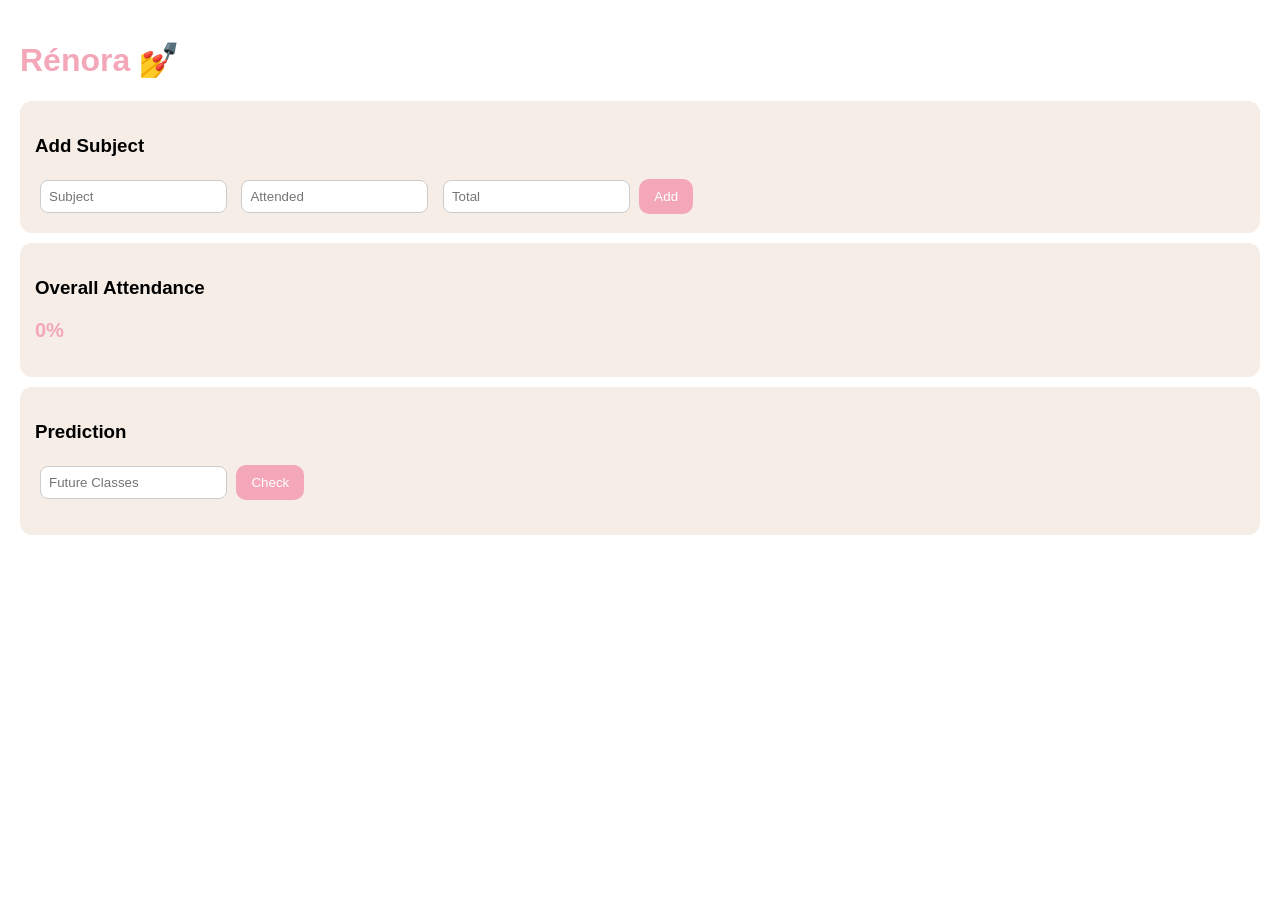
==== attendix.html @ 3f056a66 "Create attendix.html" ====
<!DOCTYPE html>
<html lang="en">
<head>
  <meta charset="UTF-8">
  <title>Rénora</title>
  <style>
    body {
      font-family: Arial, sans-serif;
      background: #ffffff;
      margin: 0;
      padding: 20px;
    }

    h1 {
      color: #F4A7B9;
    }

    .card {
      background: #F5EDE6;
      padding: 15px;
      margin: 10px 0;
      border-radius: 12px;
    }

    input {
      padding: 8px;
      margin: 5px;
      border-radius: 8px;
      border: 1px solid #ccc;
    }

    button {
      padding: 10px 15px;
      background: #F4A7B9;
      border: none;
      border-radius: 10px;
      color: white;
      cursor: pointer;
    }

    .percentage {
      font-size: 20px;
      font-weight: bold;
      color: #F4A7B9;
    }
  </style>
</head>

<body>

<h1>Rénora 💅</h1>

<div class="card">
  <h3>Add Subject</h3>
  <input type="text" id="subject" placeholder="Subject">
  <input type="number" id="attended" placeholder="Attended">
  <input type="number" id="total" placeholder="Total">
  <button onclick="addSubject()">Add</button>
</div>

<div id="subjects"></div>

<div class="card">
  <h3>Overall Attendance</h3>
  <p class="percentage" id="overall">0%</p>
</div>

<div class="card">
  <h3>Prediction</h3>
  <input type="number" id="future" placeholder="Future Classes">
  <button onclick="predict()">Check</button>
  <p id="predictionResult"></p>
</div>

<script>
let subjects = [];

function addSubject() {
  let name = document.getElementById("subject").value;
  let attended = parseInt(document.getElementById("attended").value);
  let total = parseInt(document.getElementById("total").value);

  subjects.push({name, attended, total});
  render();
}

function render() {
  let container = document.getElementById("subjects");
  container.innerHTML = "";

  let totalAtt = 0;
  let totalCls = 0;

  subjects.forEach(sub => {
    let percent = ((sub.attended / sub.total) * 100).toFixed(2);

    totalAtt += sub.attended;
    totalCls += sub.total;

    container.innerHTML += `
      <div class="card">
        <b>${sub.name}</b><br>
        ${sub.attended}/${sub.total} 
        <span class="percentage">${percent}%</span>
      </div>
    `;
  });

  let overall = ((totalAtt / totalCls) * 100).toFixed(2);
  document.getElementById("overall").innerText = overall + "%";
}

function predict() {
  let future = parseInt(document.getElementById("future").value);

  let totalAtt = 0;
  let totalCls = 0;

  subjects.forEach(sub => {
    totalAtt += sub.attended;
    totalCls += sub.total;
  });

  let newPercent = ((totalAtt + future) / (totalCls + future) * 100).toFixed(2);

  document.getElementById("predictionResult").innerText =
    "New Attendance: " + newPercent + "%";
}
</script>

</body>
</html>
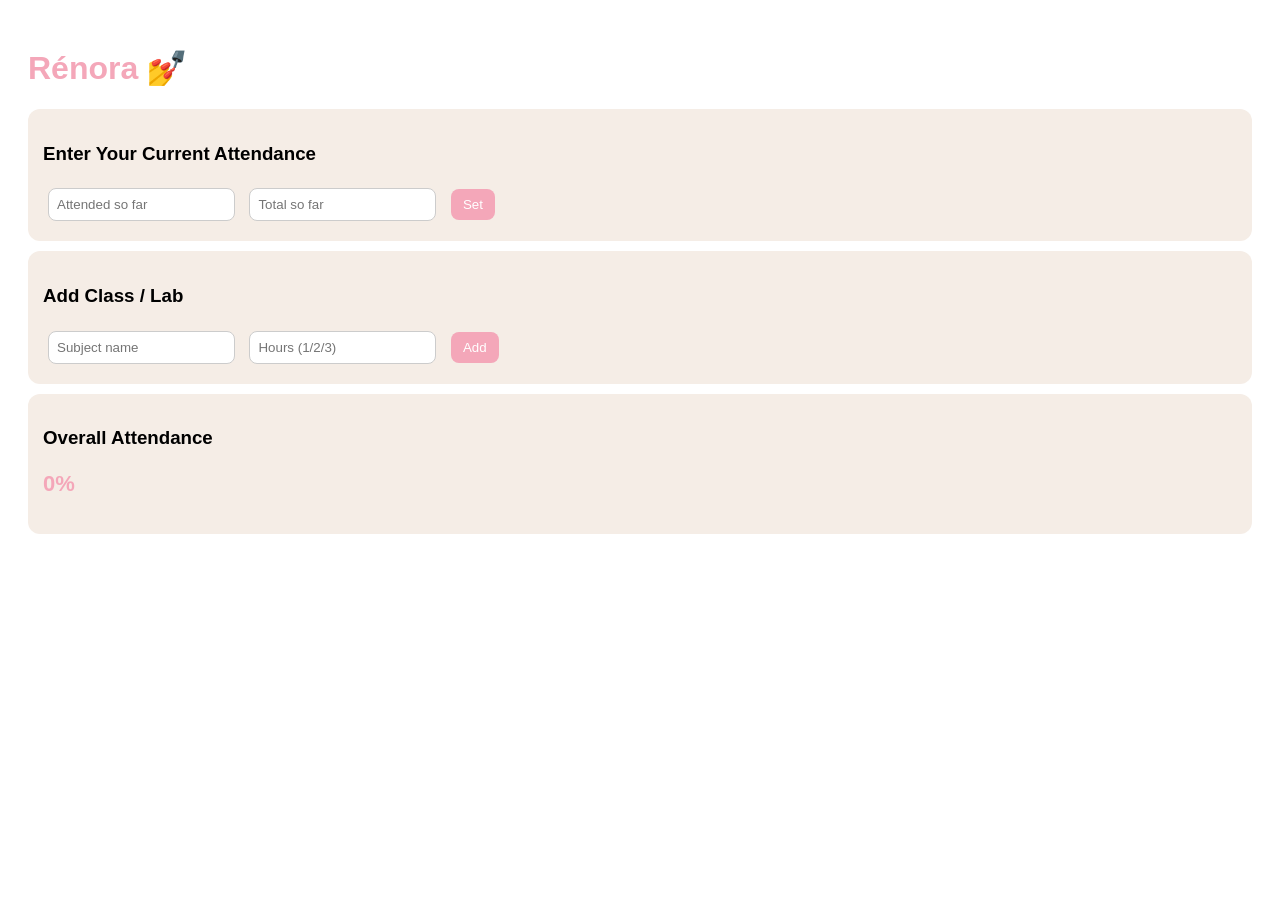
==== commit 08789ad5: "Update attendix.html" ====
--- a/attendix.html
+++ b/attendix.html
@@ -1,49 +1,52 @@
 <!DOCTYPE html>
-<html lang="en">
+<html>
 <head>
-  <meta charset="UTF-8">
-  <title>Rénora</title>
-  <style>
-    body {
-      font-family: Arial, sans-serif;
-      background: #ffffff;
-      margin: 0;
-      padding: 20px;
-    }
+<title>Rénora</title>
 
-    h1 {
-      color: #F4A7B9;
-    }
+<style>
+body {
+  font-family: Arial;
+  background: #ffffff;
+  padding: 20px;
+}
 
-    .card {
-      background: #F5EDE6;
-      padding: 15px;
-      margin: 10px 0;
-      border-radius: 12px;
-    }
+h1 {
+  color: #F4A7B9;
+}
 
-    input {
-      padding: 8px;
-      margin: 5px;
-      border-radius: 8px;
-      border: 1px solid #ccc;
-    }
+.card {
+  background: #F5EDE6;
+  padding: 15px;
+  border-radius: 12px;
+  margin: 10px 0;
+}
 
-    button {
-      padding: 10px 15px;
-      background: #F4A7B9;
-      border: none;
-      border-radius: 10px;
-      color: white;
-      cursor: pointer;
-    }
+input {
+  padding: 8px;
+  margin: 5px;
+  border-radius: 8px;
+  border: 1px solid #ccc;
+}
 
-    .percentage {
-      font-size: 20px;
-      font-weight: bold;
-      color: #F4A7B9;
-    }
-  </style>
+button {
+  padding: 8px 12px;
+  margin: 5px;
+  border-radius: 8px;
+  border: none;
+  cursor: pointer;
+}
+
+.add { background: #F4A7B9; color: white; }
+.present { background: #4CAF50; color: white; }
+.absent { background: #f44336; color: white; }
+
+.result {
+  font-size: 22px;
+  color: #F4A7B9;
+  font-weight: bold;
+}
+</style>
+
 </head>
 
 <body>
@@ -51,81 +54,84 @@
 <h1>Rénora 💅</h1>
 
 <div class="card">
-  <h3>Add Subject</h3>
-  <input type="text" id="subject" placeholder="Subject">
-  <input type="number" id="attended" placeholder="Attended">
-  <input type="number" id="total" placeholder="Total">
-  <button onclick="addSubject()">Add</button>
+  <h3>Enter Your Current Attendance</h3>
+  <input id="baseA" placeholder="Attended so far">
+  <input id="baseT" placeholder="Total so far">
+  <button class="add" onclick="setInitial()">Set</button>
 </div>
 
-<div id="subjects"></div>
+<div class="card">
+  <h3>Add Class / Lab</h3>
+  <input id="name" placeholder="Subject name">
+  <input id="hours" type="number" placeholder="Hours (1/2/3)">
+  <button class="add" onclick="addClass()">Add</button>
+</div>
+
+<div id="schedule"></div>
 
 <div class="card">
   <h3>Overall Attendance</h3>
-  <p class="percentage" id="overall">0%</p>
-</div>
-
-<div class="card">
-  <h3>Prediction</h3>
-  <input type="number" id="future" placeholder="Future Classes">
-  <button onclick="predict()">Check</button>
-  <p id="predictionResult"></p>
+  <p id="result" class="result">0%</p>
 </div>
 
 <script>
-let subjects = [];
 
-function addSubject() {
-  let name = document.getElementById("subject").value;
-  let attended = parseInt(document.getElementById("attended").value);
-  let total = parseInt(document.getElementById("total").value);
+let baseAttended = 0;
+let baseTotal = 0;
 
-  subjects.push({name, attended, total});
+let extraAttended = 0;
+let extraTotal = 0;
+
+let classes = [];
+
+function setInitial() {
+  baseAttended = parseInt(document.getElementById("baseA").value);
+  baseTotal = parseInt(document.getElementById("baseT").value);
+  update();
+}
+
+function addClass() {
+  let name = document.getElementById("name").value;
+  let hours = parseInt(document.getElementById("hours").value);
+
+  classes.push({name, hours});
   render();
 }
 
+function markPresent(index) {
+  extraAttended += classes[index].hours;
+  extraTotal += classes[index].hours;
+  update();
+}
+
+function markAbsent(index) {
+  extraTotal += classes[index].hours;
+  update();
+}
+
+function update() {
+  let totalAtt = baseAttended + extraAttended;
+  let totalCls = baseTotal + extraTotal;
+
+  let percent = totalCls === 0 ? 0 : (totalAtt / totalCls) * 100;
+  document.getElementById("result").innerText = percent.toFixed(2) + "%";
+}
+
 function render() {
-  let container = document.getElementById("subjects");
+  let container = document.getElementById("schedule");
   container.innerHTML = "";
 
-  let totalAtt = 0;
-  let totalCls = 0;
-
-  subjects.forEach(sub => {
-    let percent = ((sub.attended / sub.total) * 100).toFixed(2);
-
-    totalAtt += sub.attended;
-    totalCls += sub.total;
-
+  classes.forEach((c, i) => {
     container.innerHTML += `
       <div class="card">
-        <b>${sub.name}</b><br>
-        ${sub.attended}/${sub.total} 
-        <span class="percentage">${percent}%</span>
+        <b>${c.name}</b> (${c.hours} hr)<br>
+        <button class="present" onclick="markPresent(${i})">Present</button>
+        <button class="absent" onclick="markAbsent(${i})">Absent</button>
       </div>
     `;
   });
-
-  let overall = ((totalAtt / totalCls) * 100).toFixed(2);
-  document.getElementById("overall").innerText = overall + "%";
 }
 
-function predict() {
-  let future = parseInt(document.getElementById("future").value);
-
-  let totalAtt = 0;
-  let totalCls = 0;
-
-  subjects.forEach(sub => {
-    totalAtt += sub.attended;
-    totalCls += sub.total;
-  });
-
-  let newPercent = ((totalAtt + future) / (totalCls + future) * 100).toFixed(2);
-
-  document.getElementById("predictionResult").innerText =
-    "New Attendance: " + newPercent + "%";
-}
 </script>
 
 </body>
